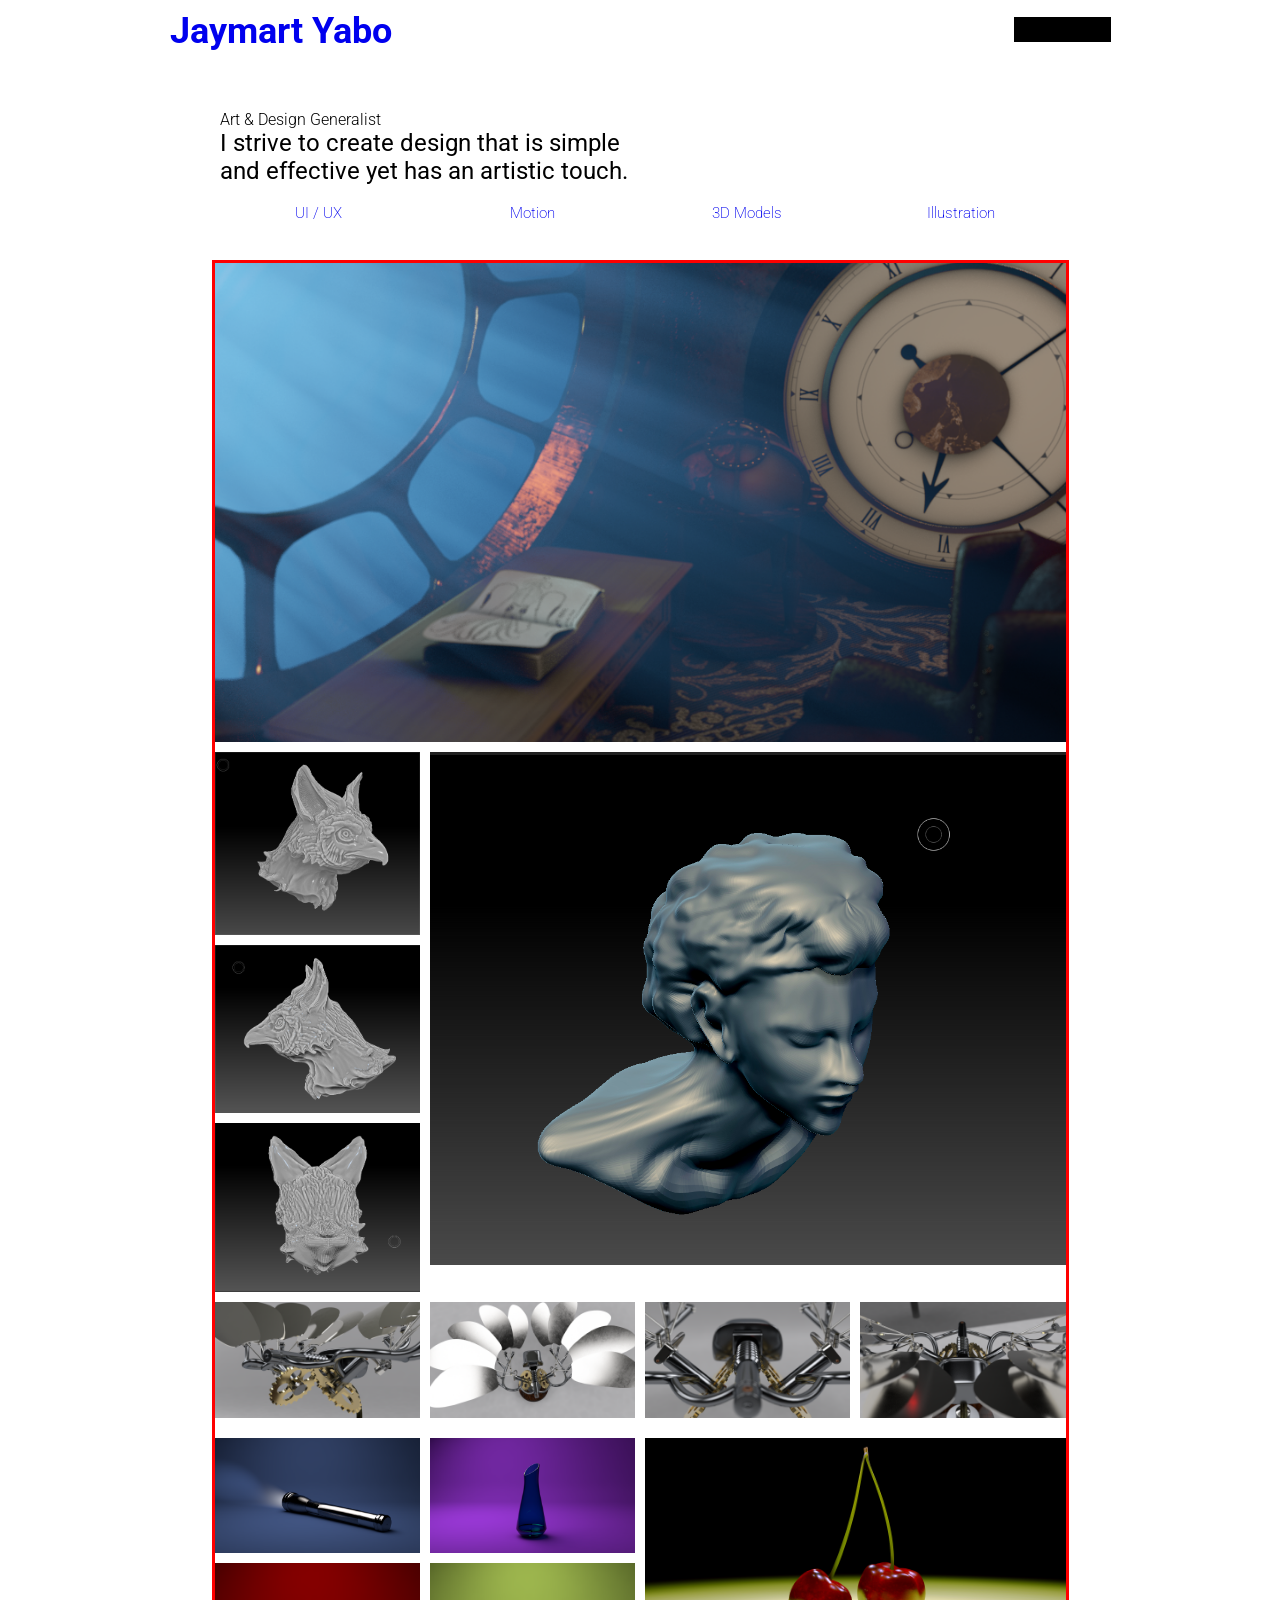
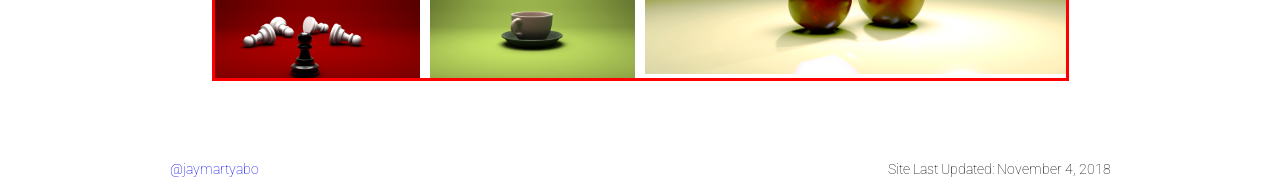
==== 3d/index.html @ 4ba7f71d "3d models" ====
<!DOCTYPE html>
<html lang="en">

<head>
    <meta charset="UTF-8">
    <meta name="viewport" content="width=device-width, initial-scale=1.0">
    <title>Jaymart Yabo</title>
    <link href="https://fonts.googleapis.com/css?family=Roboto:100,300,400,500" rel="stylesheet">

    <!--  Roboto Font from GoogleFonts  -->
    <link rel="stylesheet" href="/css/main.css">
    <link rel="stylesheet" href="/css/grid.css">
</head>

<body>
    <div id="wrapper">
        <header>
            <div id="title">
                <a href="https://jsy9739.github.io/">
                    <h1>Jaymart Yabo</h1>
                </a>
            </div>
            <div class="dropdown" style="float:right;">
                <button class="dropbtn"></button>
                <div class="dropdown-content">
                    <a href="https://jsy9739.github.io/bio">Bio</a>
                    <a href="https://jsy9739.github.io/resume/">Résumé</a>
                    <a href="https://paper.dropbox.com/doc/Portfolio-Documentation--ARBLZo7BBMCQgqcRvrMjFcV1AQ-JOrqk1dfm4QiLXSkU9a3K">Document</a>
                </div>
            </div>
        </header>
        <div id="sizing">
            <section id="shortb">
                <div id="shortbio">
                    <h2>Art & Design Generalist</h2>
                    <p>I strive to create design that is simple and effective yet has an artistic touch.</p>
                </div>
            </section>

            <main>
                <section id="sitem">
                    <aside>
                        <div id="specialty"><a href="https://jsy9739.github.io/uiux/">UI / UX</a></div>
                    </aside>
                    <aside>
                        <div id="specialty"><a href="https://jsy9739.github.io/motion/">Motion</a></div>
                    </aside>
                    <aside>
                        <div id="specialty"><a href="https://jsy9739.github.io/3d/">3D Models</a></div>
                    </aside>
                    <aside>
                        <div id="specialty"><a href="https://jsy9739.github.io/illus/">Illustration</a></div>
                    </aside>

                </section>
                <section id="item">
                    <div class="container">
                        <div class="one"><a href=""><img src="assets/Final2.png" alt=""></a></div>
                        <div class="two"><a href=""><img src="assets/Flashlight.png" alt=""></a></div>
                        <div class="four"><a href=""><img src="assets/griphon1.png" alt=""></a></div>
                        <div class="five"><a href=""><img src="assets/woman.png" alt=""></a></div>
                        <div class="six"><a href=""><img src="assets/griphon.png" alt=""></a></div>
                        <div class="seven"><a href=""><img src="assets/griphon2.png" alt=""></a></div>
                        <div class="eight"><a href=""><img src="assets/Side.png" alt=""></a></div>
                        <div class="eight"><a href=""><img src="assets/Wings.png" alt=""></a></div>
                        <div class="eight"><a href=""><img src="assets/Nose.png" alt=""></a></div>
                        <div class="eight"><a href=""><img src="assets/Dive.png" alt=""></a></div>
                        <div class="nine"><a href=""><img src="assets/birdo.gif" ; alt=""></a></div>
                        <div class="two"><a href=""><img src="assets/Vase.png" ; alt=""></a></div>
                        <div class="two"><a href=""><img src="assets/Pawn.png" ; alt=""></a></div>
                        <div class="two"><a href=""><img src="assets/Cup.png" ; alt=""></a></div>
                        <div class="three"><a href=""><img src="assets/Cerise.png" alt=""></a></div>

                    </div>
                </section>

            </main>
        </div>
        <footer>
            <a href="https://www.instagram.com/jaymartyabo/">
                <h4>@jaymartyabo</h4>
            </a>
            <h4>Site Last Updated: November 4, 2018</h4>
        </footer>
    </div>
</body>

</html>
---- css/main.css ----
/************************
General Formatting Rules
************************/

/* Code adapted from week 6 Flexbox exercise */

* {
    box-sizing: border-box;
}

html {
    /* set base font-size for document; will be used for rem calculations */
    font-size: 16px;

    /* Gotham Font from freefontsfamily.com */
    /*
    @font-face {
        font-family: 'Gotham';
        src: url('assets/Gotham-Font/Gotham-Black') format ('opentype');
        font-weight: normal;
        font-style: Black;
    }
*/

    font-family: 'Roboto', sans-serif;
}

a:link {
    text-decoration: none;
}

a:visited {
    text-decoration: none;
    color: black;
}

a:hover {
    color: darkseagreen;
}


html,
body,
#wrapper {
    /* resets margins to prevent sizing issues */
    margin: 0;

}

/*****************
Flexbox Formatting
*****************/

#wrapper {
    /* centers container in viewport */
    margin: 0 auto;
    max-width: 957px;
    display: flex;
    flex-direction: column;
    min-height: 100vh;
    overflow: hidden;

}

main {

    /* formatting for visual clarity */
    display: flex;
    flex-direction: column;
}

header,
footer {

    /* formatting for visual clarity */

    padding: 0 .5rem;
    padding-top: 10px;
    flex-direction: row;
    display: flex;
    align-items: center;
    justify-content: space-between;
}

footer {
    padding-top: 30px;

}

article,
aside {

    padding: .5rem;
    /* allows elements to grow to available space */
    margin: .2rem 0;
    /* removes l/r margin spacing */
    flex: 1;
    max-width: 480px;
    overflow: hidden;
    max-height: 300px;
}

aside {
    display: flex;
    flex-direction: column;

    flex: 1;
    justify-content: flex-end;
    padding-bottom: 35px;

}

#nav2 {
    display: flex;
    justify-content: center;
    align-content: center;
    padding: 5px;

}



article {
    overflow: hidden;
    max-height: 242px;
    overflow: hidden;

}



article img {
    max-height: 242;
    width: 100%;
}


#item {
    display: flex;
    margin-bottom: auto;
}

#sitem {
    display: flex;
    align-items: center;
    justify-content: center;
    margin-bottom: auto;
}

#shortbio {
    max-width: 410px;
}

#shortbio {
    max-width: 410px;
}

#shortb {

    padding: 8px;
}

#illus img {
    transform: translateY(-60px);
}

/***************
Text Formatting
***************/
/*The Name*/
h1 {
    font-size: 36px;
}

/* The Title*/
h2 {
    font-weight: 300;
    font-size: 16px;
    margin: 0;
}

p {
    font-size: 24px;
}

nav {
    font-size: 24px;
}

h4 {
    font-size: 14px;
    font-weight: 100;
}

h5 {
    font-size: 24px;
    font-weight: 100;
    margin: 0;
}

h6 {
    font-weight: normal;
    font-size: 1.7vw;
    margin: 0;
    line-height: 1.3
}

#projecttitle {
    font-weight: 500;
    font-size: calc(12px + 2.5vw);
    color: antiquewhite;
}

#specialty {
    font-weight: 200;
    font-size: 15px;
    display: flex;
    justify-content: center;

}

/****************************
Drop Down Menu From w3Schools
*****************************/
.dropbtn {
    background-color: black;
    padding-top: 25px;
    padding-right: 97px;
    font-size: 16px;
    border: none;
    cursor: pointer;
}

.dropdown {
    position: relative;
    display: inline-block;
}

.dropdown-content {
    display: none;
    position: absolute;
    right: 0;
    background-color: white;
    min-width: 92px;
    box-shadow: 0px 8px 16px 0px rgba(0, 0, 0, 0.2);
    z-index: 1;
}

.dropdown-content a {
    color: black;
    padding: 12px 16px;
    text-decoration: none;
    display: block;
}

.dropdown-content a:hover {
    background-color: #f1f1f1;
}

.dropdown:hover .dropdown-content {
    display: block;
}

/************
Media Queries
*************/

@media screen and (max-width: 36rem) {
    main {
        flex-direction: column;
        width: 100vw;
    }

    #item {
        flex-direction: column;
        width: 100vw;
    }

    #specialty {

        font-size: 14px;
        display: flex;
        justify-content: center;
        align-items: center;
        max-width: 70%;
        height: 23px;
    }

    h6 {
        font-size: 10px;
    }

    aside {
        padding-bottom: 20px;
        padding-left: 20px;
    }

    h1 {
        font-size: 24px;
    }

    h4 {
        font-size: 12px;
    }

    footer {
        padding-bottom: 15px;
    }

}

/* Max Size*/
@media screen and (min-width: 900px) {
    h6 {
        font-size: 18px;
    }

    #projecttitle {
        font-size: 36px;
    }

    #sizing {
        padding: 50px;

    }

}


@media screen and (max-width: 576px) {
    article {
        flex: 1;
        max-width: 100%;
    }

    /*    adjust image*/
    #illus img {
        transform: translateY(-60px);
    }
}



.dropdown:hover .dropbtn {
    background-color: #3e8e41;
}

#hero {
    display: flex;
}

#hero img {
    width: 100%;
}

#spacer {
    height: calc(6px + 3.5vw);
}

#posters {
    width: 100%;
    max-height: 940px;
    padding-right: 20px;
}
---- css/grid.css ----
* {
    box-sizing: border-box;
    padding: 0;
    margin: 0;
}

.container {
    display: grid;
    border-style: solid;
    border-color: red;
    grid-template-columns: repeat(4, 1fr);
    /*    grid-template-rows: repeat(, 1fr);*/
    grid-gap: 10px;
    /*    width: 100vw;*/
    /*        height: 100vh;*/

}

.container div img {
    display: flex;
    justify-content: center;
    align-content: center;
    /*    vertical-align: middle;*/
}

.one {
    /*
    border-style: solid;
    border-color: blue;
*/
    grid-column: span 4;
    grid-row: span 2;
}

.two {
    /*
    border-style: solid;
    border-color: yellow;
*/
    grid-column: span 1;
    grid-row: span 1;
}

.three {
    /*
    border-style: solid;
    border-color: violet;
*/
    grid-row: 8/10;
    grid-column: 3/5;
}

.four {
    /*
    border-style: solid;
    border-color: aqua;
*/
    grid-column: 1;
    grid-row: 3;
}

.five {
    /*
    border-style: solid;
    border-color: green;
*/
    grid-column: 2 / 5;
    grid-row: 3 / 6;
}

.six {
    /*
    border-style: solid;
    border-color: purple;
*/
    grid-column: 1;
    grid-row: 4;
}

.seven {
    /*
    border-style: solid;
    border-color: purple;
*/
    grid-column: 1;
    grid-row: 5;
}

.eight {
    /*
    border-style: solid;
    border-color: purple;
*/
    grid-column: span 1;
    grid-row: 6;
}

.nine {
    /*
    border-style: solid;
    border-color: purple;
*/
    grid-row: span 4;
    grid-column: span 4;
    grid-row: span 2;
    grid-row: 7;
}


.container img {
    width: 100%;
}
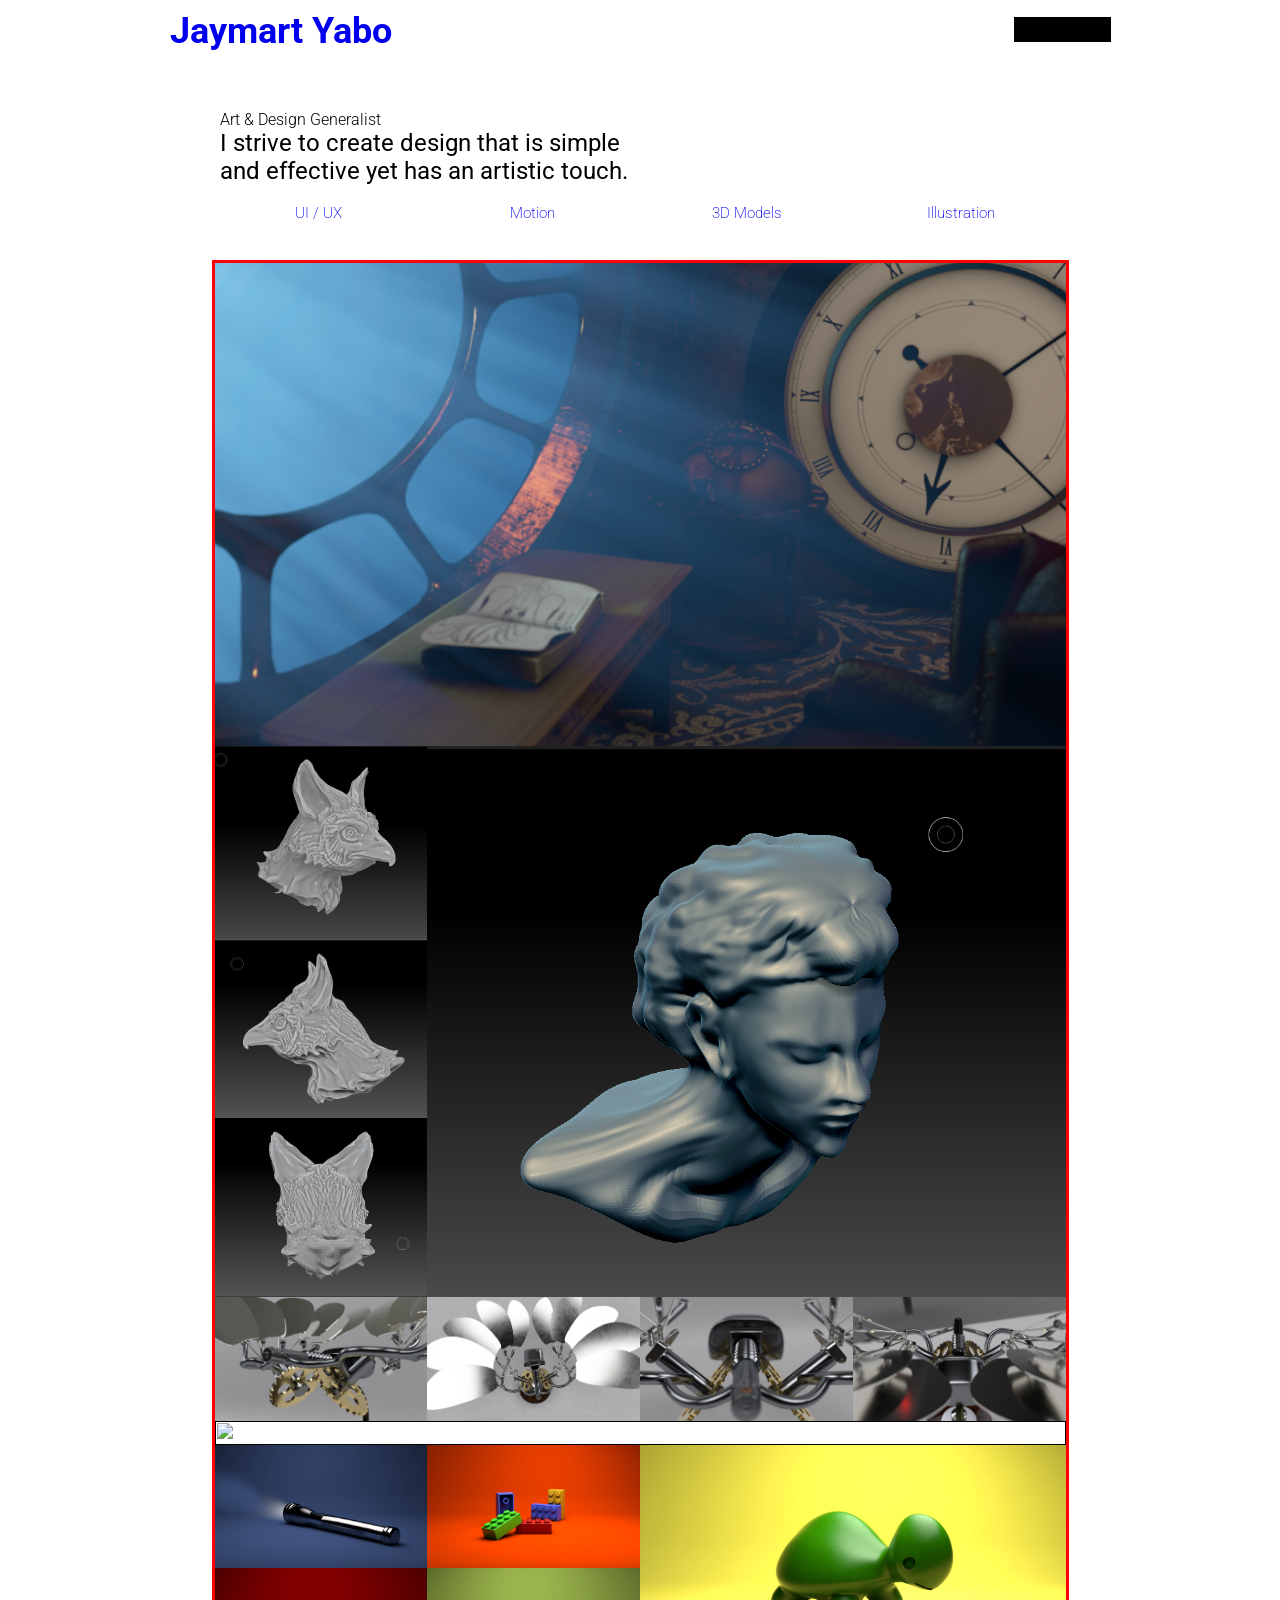
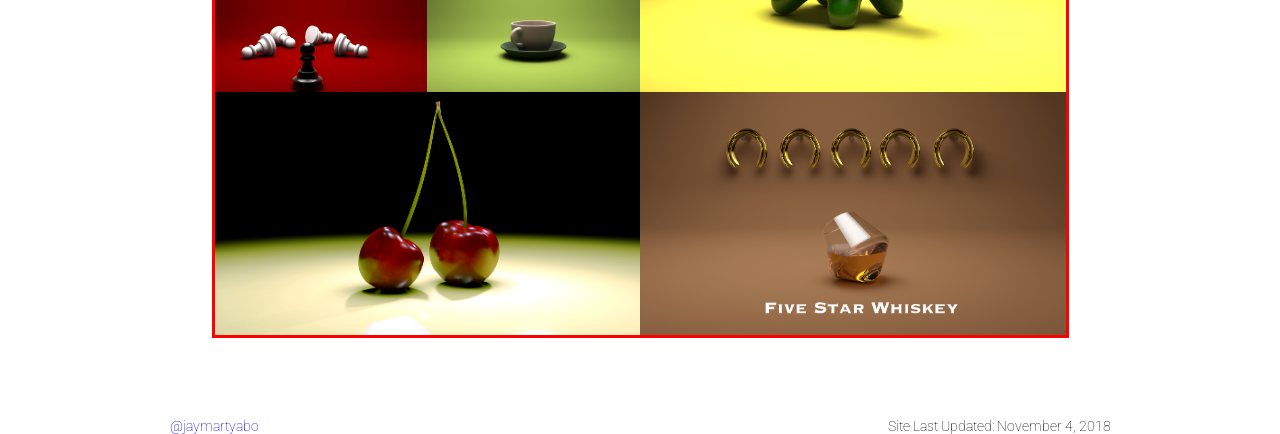
==== commit 944a35e1: "media queries" ====
--- a/3d/index.html
+++ b/3d/index.html
@@ -56,20 +56,25 @@
                 <section id="item">
                     <div class="container">
                         <div class="one"><a href=""><img src="assets/Final2.png" alt=""></a></div>
-                        <div class="two"><a href=""><img src="assets/Flashlight.png" alt=""></a></div>
-                        <div class="four"><a href=""><img src="assets/griphon1.png" alt=""></a></div>
                         <div class="five"><a href=""><img src="assets/woman.png" alt=""></a></div>
                         <div class="six"><a href=""><img src="assets/griphon.png" alt=""></a></div>
+                        <div class="four"><a href=""><img src="assets/griphon1.png" alt=""></a></div>
                         <div class="seven"><a href=""><img src="assets/griphon2.png" alt=""></a></div>
                         <div class="eight"><a href=""><img src="assets/Side.png" alt=""></a></div>
                         <div class="eight"><a href=""><img src="assets/Wings.png" alt=""></a></div>
                         <div class="eight"><a href=""><img src="assets/Nose.png" alt=""></a></div>
                         <div class="eight"><a href=""><img src="assets/Dive.png" alt=""></a></div>
                         <div class="nine"><a href=""><img src="assets/birdo.gif" ; alt=""></a></div>
-                        <div class="two"><a href=""><img src="assets/Vase.png" ; alt=""></a></div>
+                        <div class="two"><a href=""><img src="assets/Flashlight.png" alt=""></a></div>
+                        <div class="two"><a href=""><img src="assets/Lego2.png" ; alt=""></a></div>
                         <div class="two"><a href=""><img src="assets/Pawn.png" ; alt=""></a></div>
                         <div class="two"><a href=""><img src="assets/Cup.png" ; alt=""></a></div>
-                        <div class="three"><a href=""><img src="assets/Cerise.png" alt=""></a></div>
+                        <div class="three"><a href=""><img src="assets/Turtle.png" alt=""></a>
+                        </div>
+                        <div class="ten"><a href=""><img src="assets/Cerise.png" alt=""></a>
+                        </div>
+                        <div class="ten"><a href=""><img src="assets/HorseshoeWhiskey.png" alt=""></a>
+                        </div>
 
                     </div>
                 </section>
--- a/css/grid.css
+++ b/css/grid.css
@@ -10,17 +10,11 @@
     border-color: red;
     grid-template-columns: repeat(4, 1fr);
     /*    grid-template-rows: repeat(, 1fr);*/
-    grid-gap: 10px;
+    grid-row-gap: 0px;
+    grid-column-gap: 0px;
     /*    width: 100vw;*/
-    /*        height: 100vh;*/
+    /*            height: 100vh;*/
 
-}
-
-.container div img {
-    display: flex;
-    justify-content: center;
-    align-content: center;
-    /*    vertical-align: middle;*/
 }
 
 .one {
@@ -100,13 +94,102 @@
     border-style: solid;
     border-color: purple;
 */
-    grid-row: span 4;
     grid-column: span 4;
     grid-row: span 2;
     grid-row: 7;
 }
 
+.ten {
+    grid-row: span 2;
+    grid-column: span 2;
+}
+
 
 .container img {
     width: 100%;
+    height: 100%;
+    object-fit: cover;
 }
+
+@media screen and (max-width: 36rem) {
+    .container div {
+        grid-row: auto;
+    }
+
+    .one {
+        /*
+    border-style: solid;
+    border-color: blue;
+*/
+        grid-column: span 4;
+    }
+
+    .two {
+        /*
+    border-style: solid;
+    border-color: yellow;
+*/
+        grid-column: span 2;
+    }
+
+    .three {
+        /*
+    border-style: solid;
+    border-color: violet;
+*/
+        grid-column: span 4;
+    }
+
+    .four {
+        /*
+    border-style: solid;
+    border-color: aqua;
+*/
+        grid-column: span 2;
+    }
+
+    .five {
+        /*
+    border-style: solid;
+    border-color: green;
+*/
+        grid-column: span 4;
+    }
+
+    .six {
+        /*
+    border-style: solid;
+    border-color: purple;
+*/
+        grid-column: span 4;
+    }
+
+    .seven {
+        /*
+    border-style: solid;
+    border-color: purple;
+*/
+        grid-column: span 2;
+    }
+
+    .eight {
+        /*
+    border-style: solid;
+    border-color: purple;
+*/
+        grid-column: span 2;
+    }
+
+    .nine {
+        /*
+    border-style: solid;
+    border-color: purple;
+*/
+
+        grid-column: span 4;
+    }
+
+    .ten {
+        grid-column: span 4;
+    }
+}
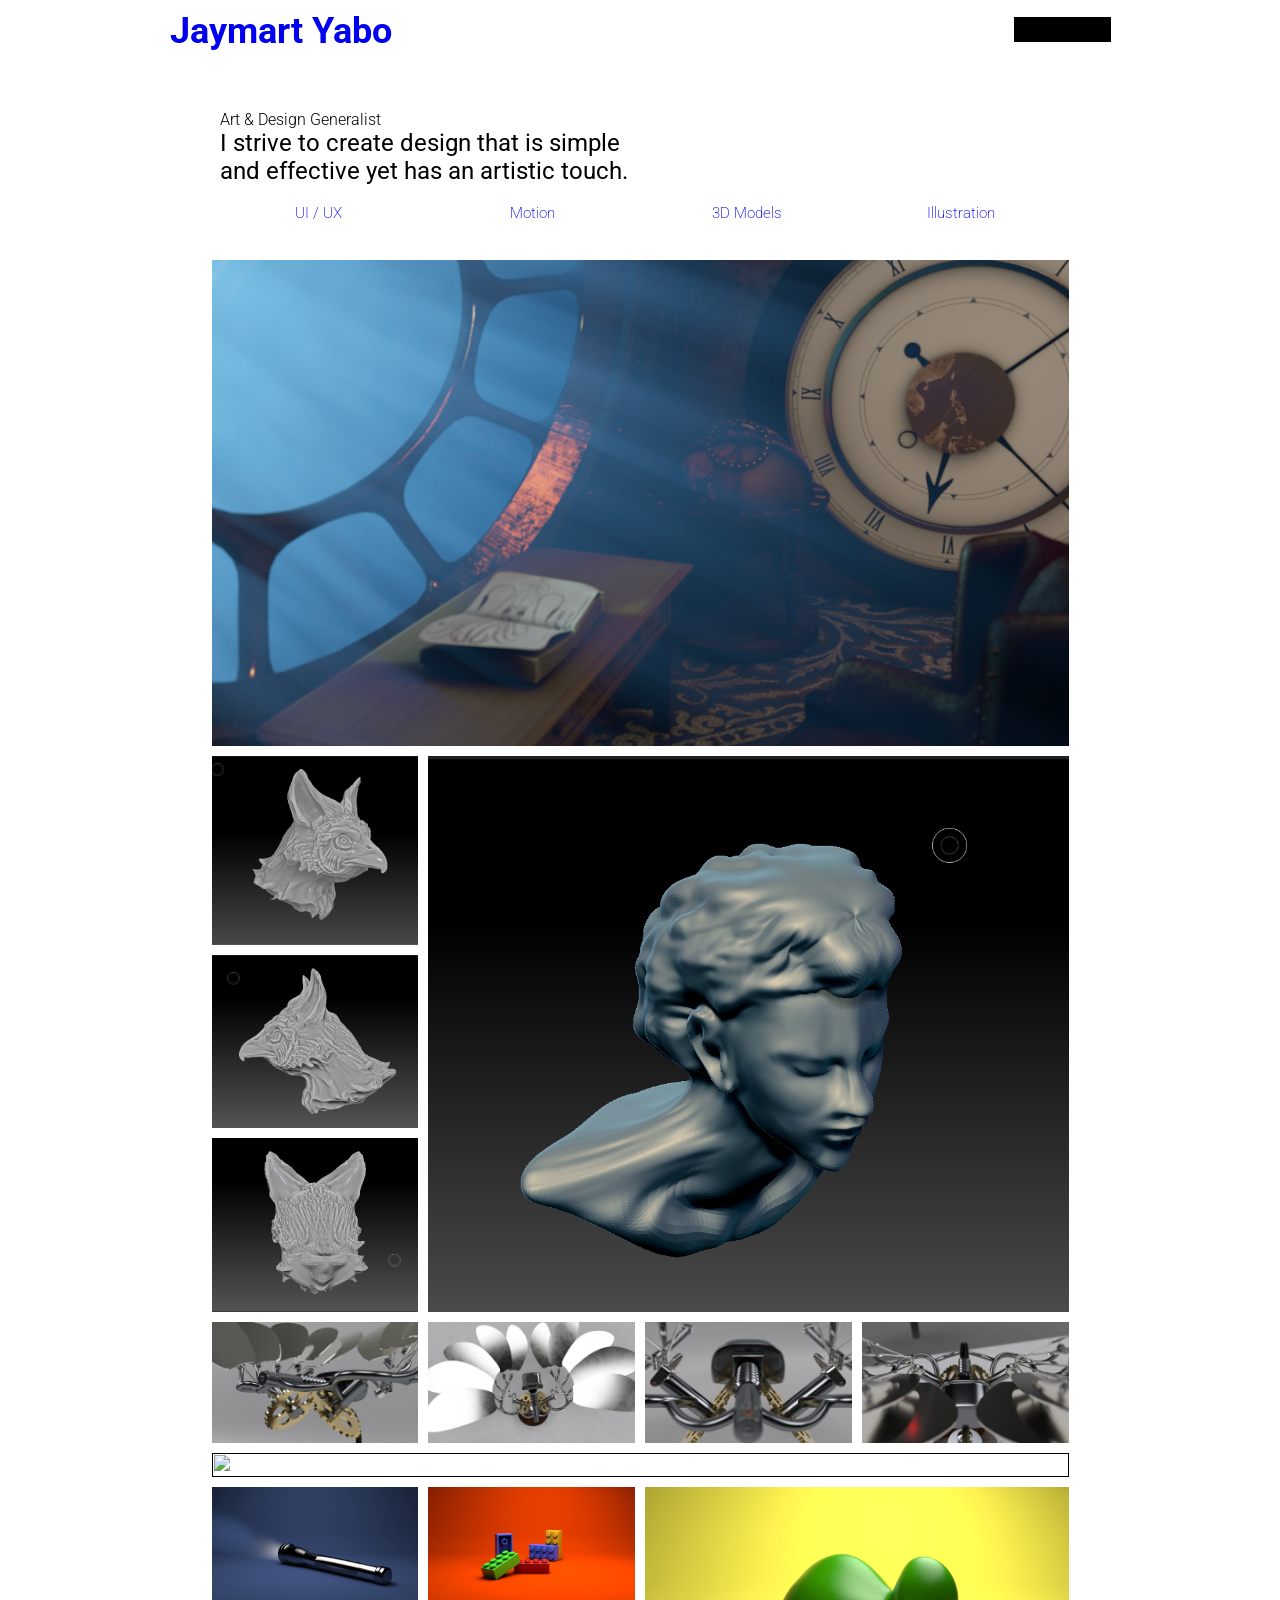
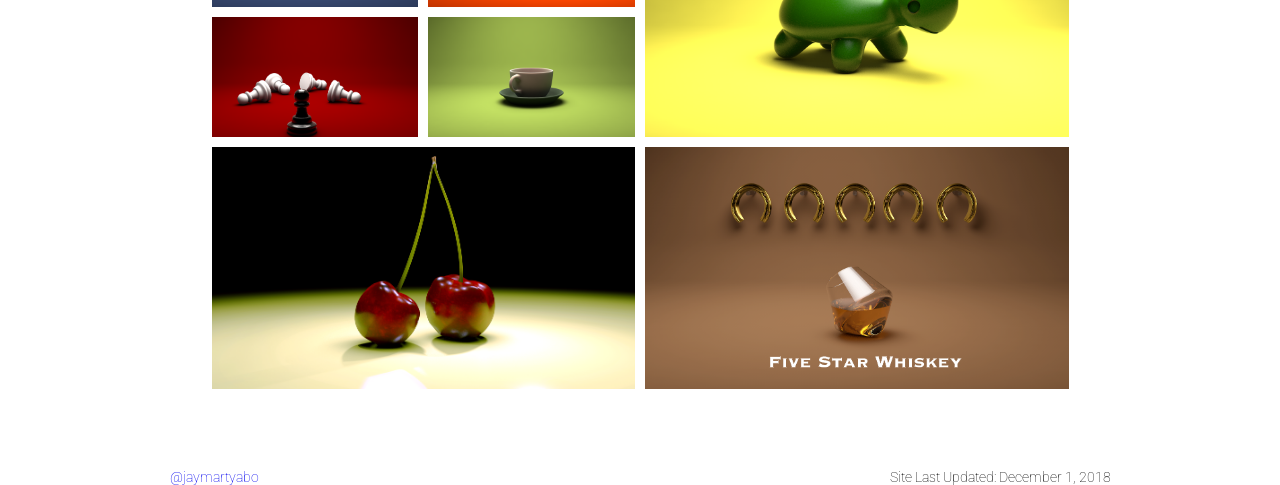
==== commit 191e088c: "date and gap" ====
--- a/3d/index.html
+++ b/3d/index.html
@@ -85,7 +85,7 @@
             <a href="https://www.instagram.com/jaymartyabo/">
                 <h4>@jaymartyabo</h4>
             </a>
-            <h4>Site Last Updated: November 4, 2018</h4>
+            <h4>Site Last Updated: December 1, 2018</h4>
         </footer>
     </div>
 </body>
--- a/css/grid.css
+++ b/css/grid.css
@@ -6,12 +6,13 @@
 
 .container {
     display: grid;
+    /*
     border-style: solid;
     border-color: red;
+*/
     grid-template-columns: repeat(4, 1fr);
     /*    grid-template-rows: repeat(, 1fr);*/
-    grid-row-gap: 0px;
-    grid-column-gap: 0px;
+    grid-gap: 10px;
     /*    width: 100vw;*/
     /*            height: 100vh;*/
 
@@ -116,6 +117,11 @@
         grid-row: auto;
     }
 
+    .container {
+
+        grid-gap: 0px;
+    }
+
     .one {
         /*
     border-style: solid;
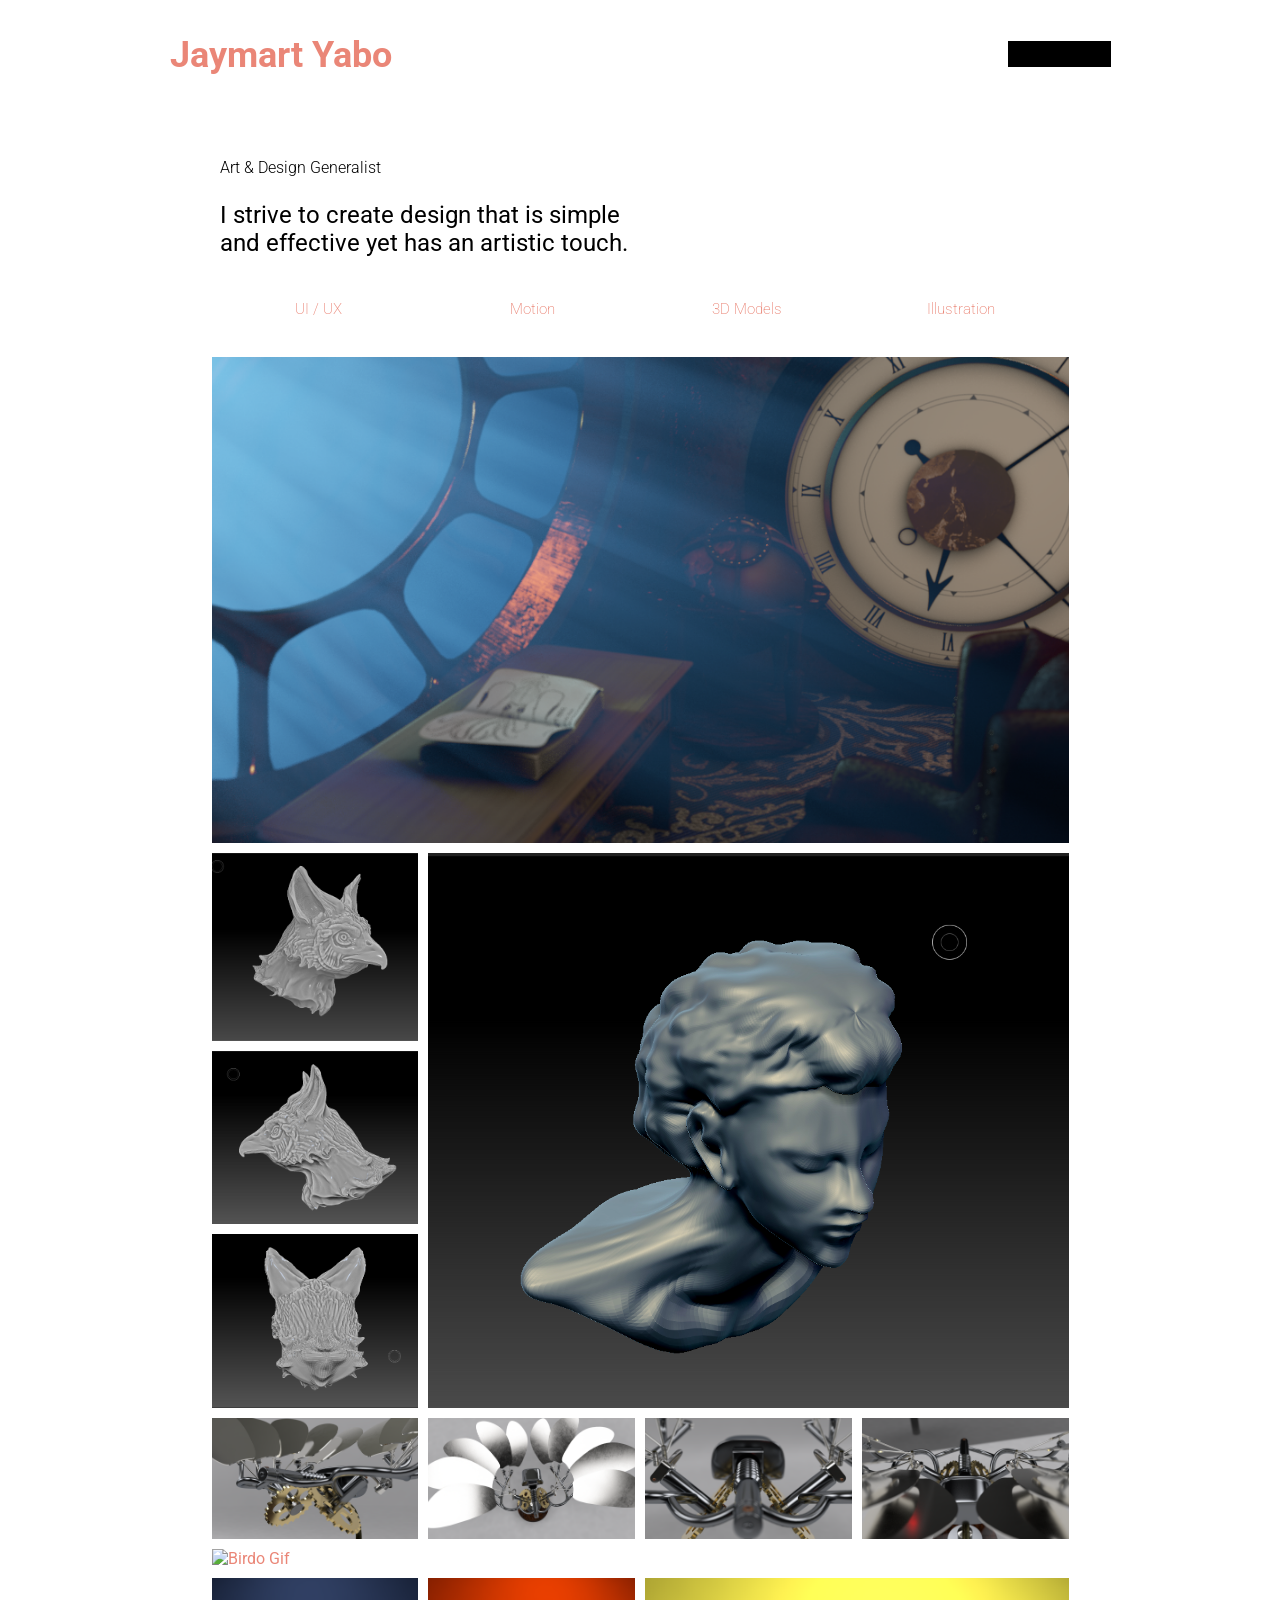
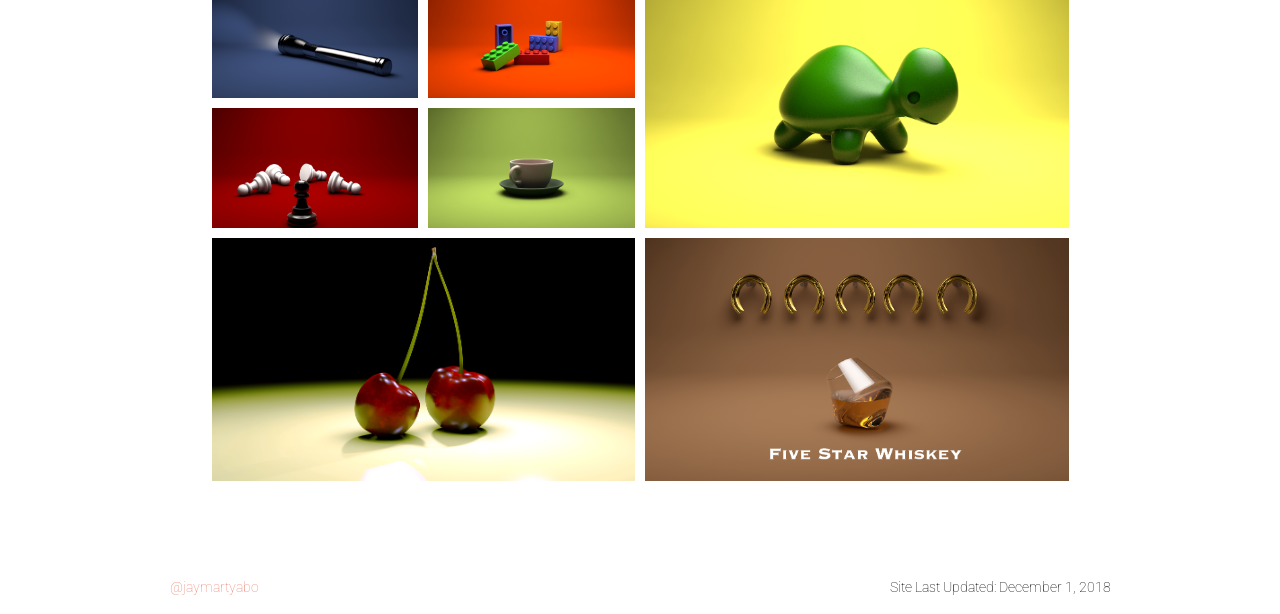
==== commit 84558a59: "Alt texts" ====
--- a/3d/index.html
+++ b/3d/index.html
@@ -9,7 +9,7 @@
 
     <!--  Roboto Font from GoogleFonts  -->
     <link rel="stylesheet" href="/css/main.css">
-    <link rel="stylesheet" href="/css/grid.css">
+    <link rel="stylesheet" href="/css/3dmodgrid.css">
 </head>
 
 <body>
@@ -55,25 +55,27 @@
                 </section>
                 <section id="item">
                     <div class="container">
-                        <div class="one"><a href=""><img src="assets/Final2.png" alt=""></a></div>
-                        <div class="five"><a href=""><img src="assets/woman.png" alt=""></a></div>
-                        <div class="six"><a href=""><img src="assets/griphon.png" alt=""></a></div>
-                        <div class="four"><a href=""><img src="assets/griphon1.png" alt=""></a></div>
-                        <div class="seven"><a href=""><img src="assets/griphon2.png" alt=""></a></div>
-                        <div class="eight"><a href=""><img src="assets/Side.png" alt=""></a></div>
-                        <div class="eight"><a href=""><img src="assets/Wings.png" alt=""></a></div>
-                        <div class="eight"><a href=""><img src="assets/Nose.png" alt=""></a></div>
-                        <div class="eight"><a href=""><img src="assets/Dive.png" alt=""></a></div>
-                        <div class="nine"><a href=""><img src="assets/birdo.gif" ; alt=""></a></div>
-                        <div class="two"><a href=""><img src="assets/Flashlight.png" alt=""></a></div>
-                        <div class="two"><a href=""><img src="assets/Lego2.png" ; alt=""></a></div>
-                        <div class="two"><a href=""><img src="assets/Pawn.png" ; alt=""></a></div>
-                        <div class="two"><a href=""><img src="assets/Cup.png" ; alt=""></a></div>
-                        <div class="three"><a href=""><img src="assets/Turtle.png" alt=""></a>
+                        <div class="one"><a href=""><img src="assets/Final2.png" alt="Captain Nemo's Study"></a></div>
+                        <div class="five"><a href=""><img src="assets/womanWIP.gif" alt="Zbrush Woman"></a></div>
+                        <div class="five"><a href="assets/womanWIP.gif"><img src="assets/woman.png" alt="Zbrush Woman"></a></div>
+
+                        <div class="six"><a href=""><img src="assets/griphon.png" alt="Gryphon Zbrush 1"></a></div>
+                        <div class="four"><a href=""><img src="assets/griphon1.png" alt="Gryphon Zbrush 2"></a></div>
+                        <div class="seven"><a href=""><img src="assets/griphon2.png" alt="Gryphon Zbrush 3"></a></div>
+                        <div class="eight"><a href=""><img src="assets/Side.png" alt="Birdo 1"></a></div>
+                        <div class="eight"><a href=""><img src="assets/Wings.png" alt="Birdo 2"></a></div>
+                        <div class="eight"><a href=""><img src="assets/Nose.png" alt="Birdo 3"></a></div>
+                        <div class="eight"><a href=""><img src="assets/Dive.png" alt="Birdo 4"></a></div>
+                        <div class="nine"><a href=""><img src="assets/birdo.gif" ; alt="Birdo Gif"></a></div>
+                        <div class="two"><a href=""><img src="assets/Flashlight.png" alt="Flashlight"></a></div>
+                        <div class="two"><a href=""><img src="assets/Lego2.png" ; alt="Lego"></a></div>
+                        <div class="two"><a href=""><img src="assets/Pawn.png" ; alt="Pawn"></a></div>
+                        <div class="two"><a href=""><img src="assets/Cup.png" ; alt="Cup"></a></div>
+                        <div class="three"><a href=""><img src="assets/Turtle.png" alt="Turtle"></a>
                         </div>
-                        <div class="ten"><a href=""><img src="assets/Cerise.png" alt=""></a>
+                        <div class="ten"><a href=""><img src="assets/Cerise.png" alt="Cherry"></a>
                         </div>
-                        <div class="ten"><a href=""><img src="assets/HorseshoeWhiskey.png" alt=""></a>
+                        <div class="ten"><a href=""><img src="assets/HorseshoeWhiskey.png" alt="Whisky"></a>
                         </div>
 
                     </div>
--- a/css/main.css
+++ b/css/main.css
@@ -6,6 +6,7 @@
 
 * {
     box-sizing: border-box;
+    border-style: none;
 }
 
 html {
@@ -27,11 +28,12 @@
 
 a:link {
     text-decoration: none;
+    color: #ea8677;
 }
 
 a:visited {
     text-decoration: none;
-    color: black;
+    color: #ea8677;
 }
 
 a:hover {
@@ -128,9 +130,7 @@
 }
 
 
-
 article img {
-    max-height: 242;
     width: 100%;
 }
 
@@ -159,6 +159,13 @@
 
     padding: 8px;
 }
+
+/*
+#shortbb {
+  padding: 0 15px 0 15px;
+    max-width: 600px;
+}
+*/
 
 #illus img {
     transform: translateY(-60px);
@@ -208,7 +215,6 @@
 #projecttitle {
     font-weight: 500;
     font-size: calc(12px + 2.5vw);
-    color: antiquewhite;
 }
 
 #specialty {
@@ -223,6 +229,7 @@
 Drop Down Menu From w3Schools
 *****************************/
 .dropbtn {
+    background-color: black;
     background-color: black;
     padding-top: 25px;
     padding-right: 97px;
@@ -353,6 +360,10 @@
     width: 100%;
 }
 
+#hero video {
+    width: 100%;
+}
+
 #spacer {
     height: calc(6px + 3.5vw);
 }
@@ -362,3 +373,7 @@
     max-height: 940px;
     padding-right: 20px;
 }
+
+article h4 {
+    margin: 0;
+}
--- a/css/3dmodgrid.css
+++ b/css/3dmodgrid.css
@@ -0,0 +1,196 @@
+.container {
+    display: grid;
+    /*
+    border-style: solid;
+    border-color: red;
+*/
+    grid-template-columns: repeat(4, 1fr);
+    /*    grid-template-rows: repeat(, 1fr);*/
+    grid-gap: 10px;
+    /*    width: 100vw;*/
+    /*            height: 100vh;*/
+
+}
+
+.one {
+    /*
+    border-style: solid;
+    border-color: blue;
+*/
+    grid-column: span 4;
+    grid-row: span 2;
+}
+
+.two {
+    /*
+    border-style: solid;
+    border-color: yellow;
+*/
+    grid-column: span 1;
+    grid-row: span 1;
+}
+
+.three {
+    /*
+    border-style: solid;
+    border-color: violet;
+*/
+    grid-row: 8/10;
+    grid-column: 3/5;
+}
+
+.four {
+    /*
+    border-style: solid;
+    border-color: aqua;
+*/
+    grid-column: 1;
+    grid-row: 3;
+}
+
+.five {
+    /*
+    border-style: solid;
+    border-color: green;
+*/
+    grid-column: 2 / 5;
+    grid-row: 3 / 6;
+}
+
+.six {
+    /*
+    border-style: solid;
+    border-color: purple;
+*/
+    grid-column: 1;
+    grid-row: 4;
+}
+
+.seven {
+    /*
+    border-style: solid;
+    border-color: purple;
+*/
+    grid-column: 1;
+    grid-row: 5;
+}
+
+.eight {
+    /*
+    border-style: solid;
+    border-color: purple;
+*/
+    grid-column: span 1;
+    grid-row: 6;
+}
+
+.nine {
+    /*
+    border-style: solid;
+    border-color: purple;
+*/
+    grid-column: span 4;
+    grid-row: span 2;
+    grid-row: 7;
+}
+
+.ten {
+    grid-row: span 2;
+    grid-column: span 2;
+}
+
+
+
+.container img {
+    width: 100%;
+    height: 100%;
+    object-fit: cover;
+}
+
+@media screen and (max-width: 36rem) {
+    .container div {
+        grid-row: auto;
+    }
+
+    .container {
+
+        grid-gap: 0px;
+    }
+
+    .one {
+        /*
+    border-style: solid;
+    border-color: blue;
+*/
+        grid-column: span 4;
+    }
+
+    .two {
+        /*
+    border-style: solid;
+    border-color: yellow;
+*/
+        grid-column: span 2;
+    }
+
+    .three {
+        /*
+    border-style: solid;
+    border-color: violet;
+*/
+        grid-column: span 4;
+    }
+
+    .four {
+        /*
+    border-style: solid;
+    border-color: aqua;
+*/
+        grid-column: span 2;
+    }
+
+    .five {
+        /*
+    border-style: solid;
+    border-color: green;
+*/
+        grid-column: span 4;
+    }
+
+    .six {
+        /*
+    border-style: solid;
+    border-color: purple;
+*/
+        grid-column: span 4;
+    }
+
+    .seven {
+        /*
+    border-style: solid;
+    border-color: purple;
+*/
+        grid-column: span 2;
+    }
+
+    .eight {
+        /*
+    border-style: solid;
+    border-color: purple;
+*/
+        grid-column: span 2;
+    }
+
+    .nine {
+        /*
+    border-style: solid;
+    border-color: purple;
+*/
+
+        grid-column: span 4;
+    }
+
+    .ten {
+        grid-column: span 4;
+    }
+}
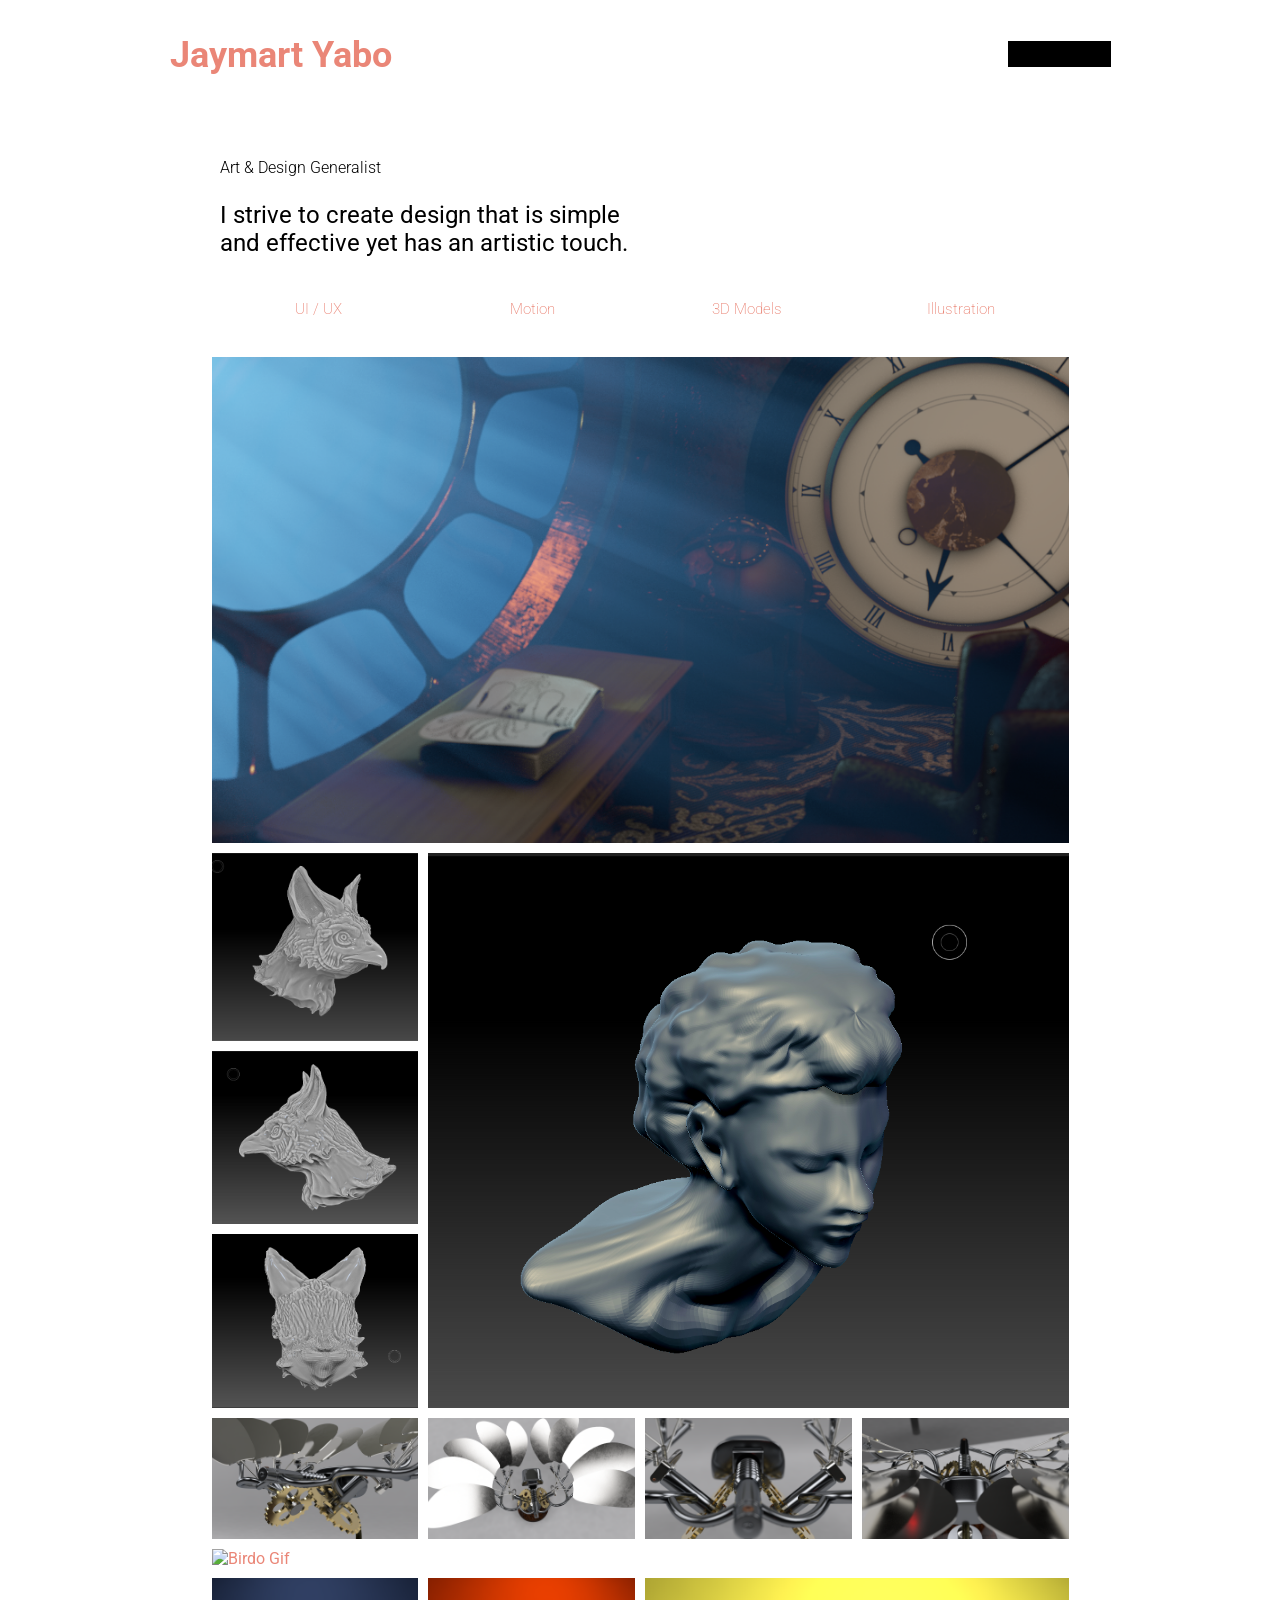
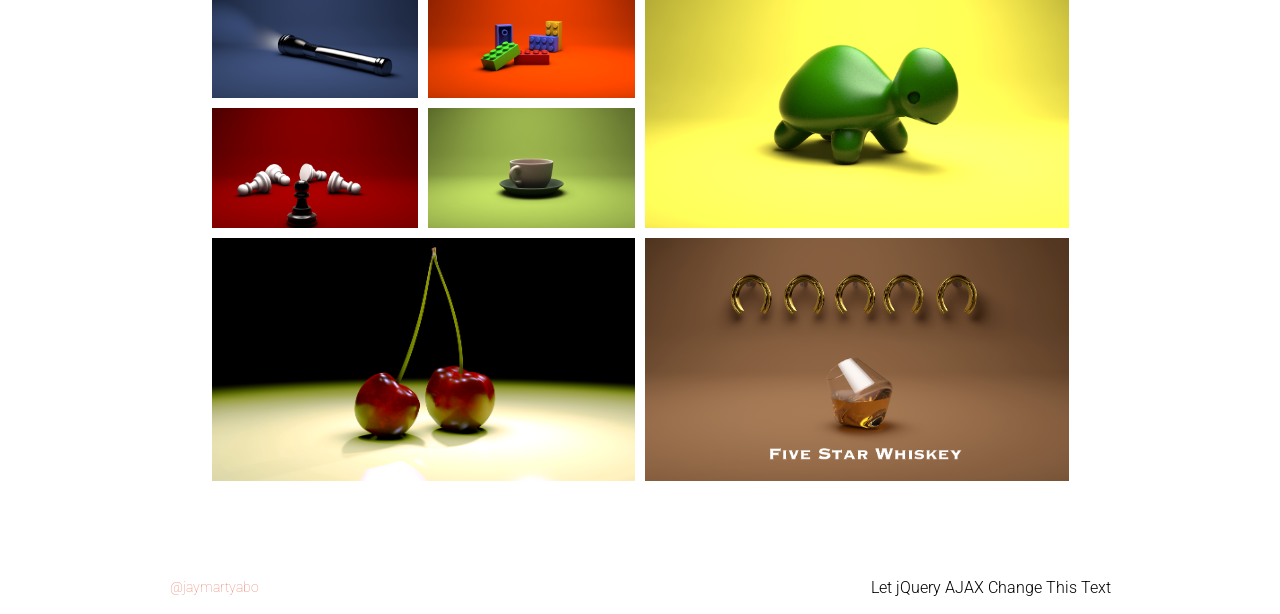
==== commit efd6c68b: "js" ====
--- a/3d/index.html
+++ b/3d/index.html
@@ -10,6 +10,8 @@
     <!--  Roboto Font from GoogleFonts  -->
     <link rel="stylesheet" href="/css/main.css">
     <link rel="stylesheet" href="/css/3dmodgrid.css">
+    <script src="https://ajax.googleapis.com/ajax/libs/jquery/3.3.1/jquery.min.js"></script>
+    <script src="javascript/main.js"></script>
 </head>
 
 <body>
@@ -87,7 +89,9 @@
             <a href="https://www.instagram.com/jaymartyabo/">
                 <h4>@jaymartyabo</h4>
             </a>
-            <h4>Site Last Updated: December 1, 2018</h4>
+            <div id="div1">
+                <h2>Let jQuery AJAX Change This Text</h2>
+            </div>
         </footer>
     </div>
 </body>
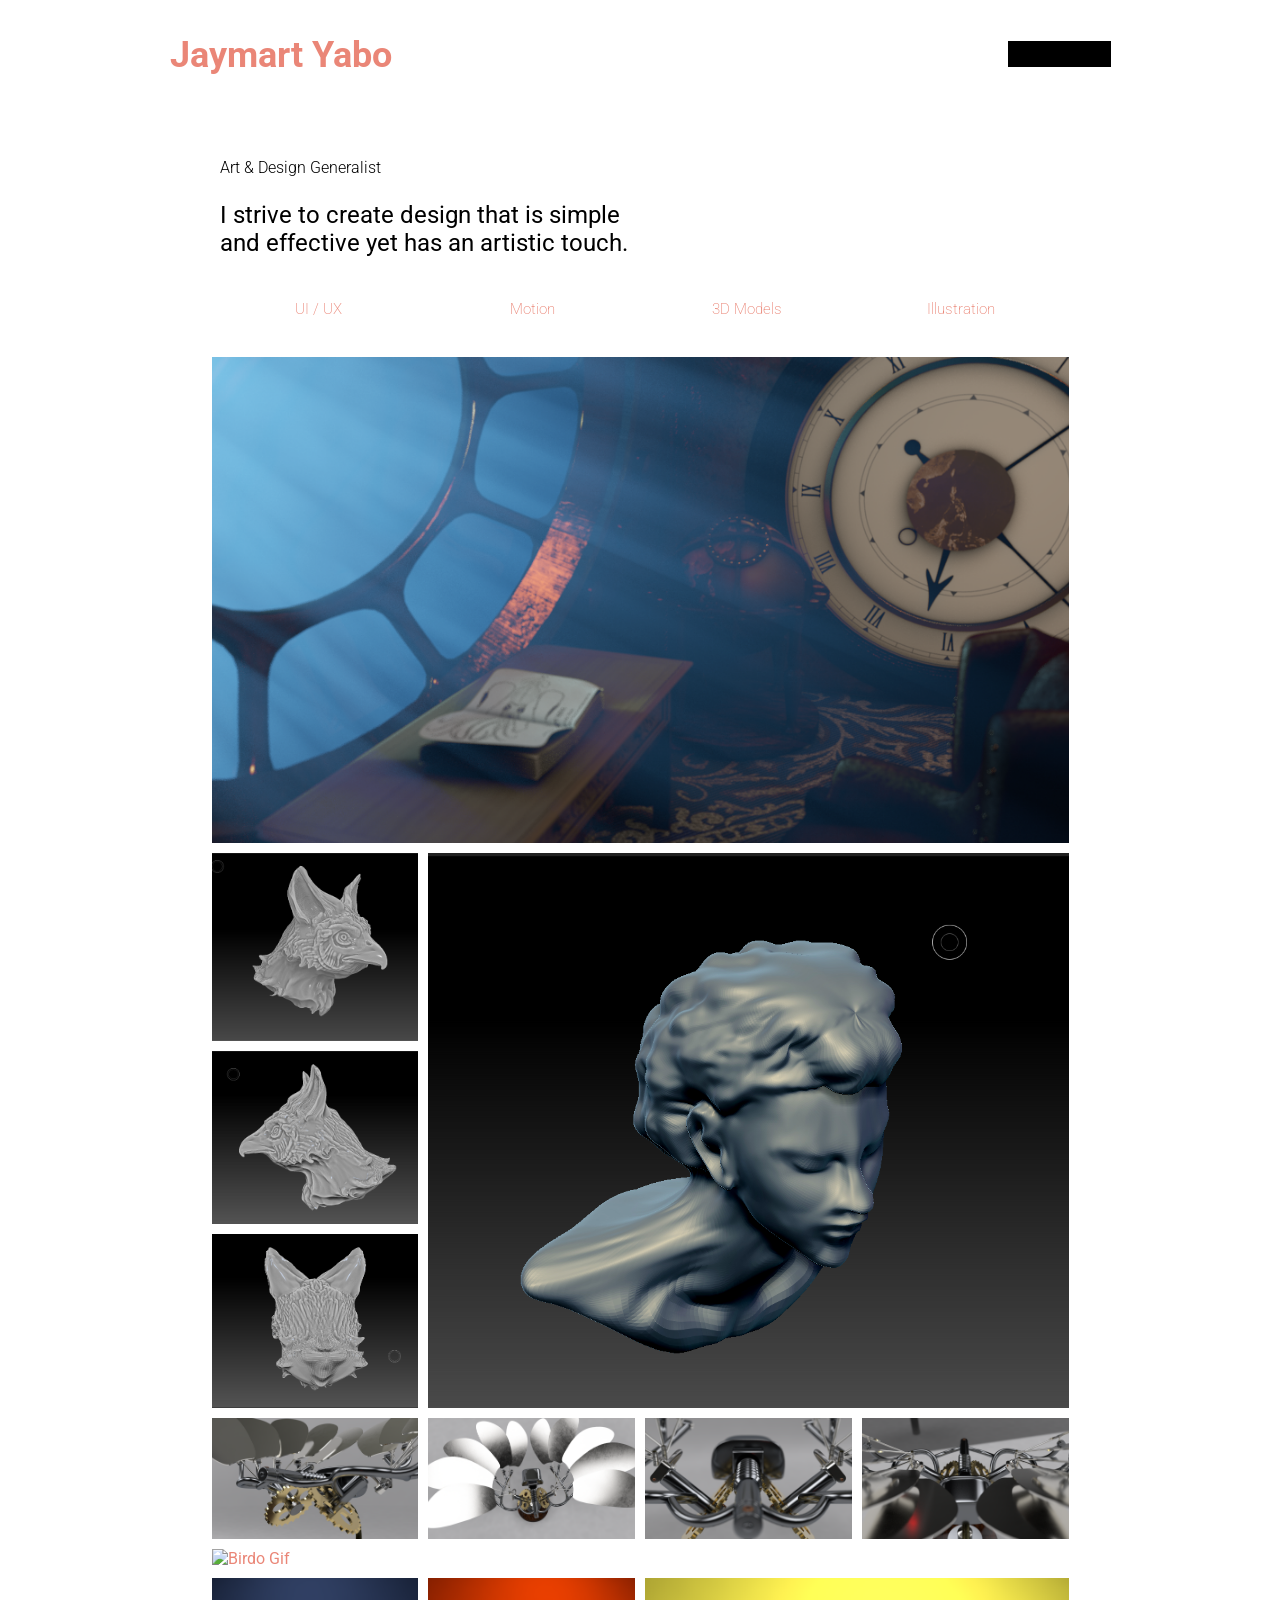
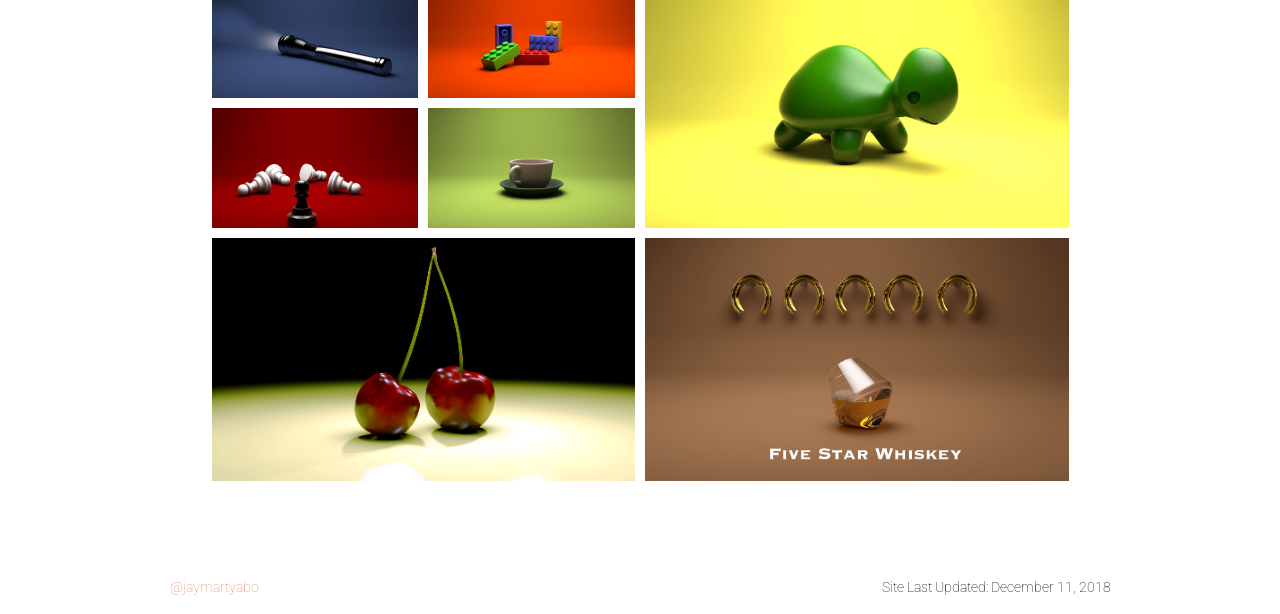
==== commit 2cd49dac: "edited footer" ====
--- a/3d/index.html
+++ b/3d/index.html
@@ -11,7 +11,7 @@
     <link rel="stylesheet" href="/css/main.css">
     <link rel="stylesheet" href="/css/3dmodgrid.css">
     <script src="https://ajax.googleapis.com/ajax/libs/jquery/3.3.1/jquery.min.js"></script>
-    <script src="javascript/main.js"></script>
+    <script src="/javascript/main.js"></script>
 </head>
 
 <body>
